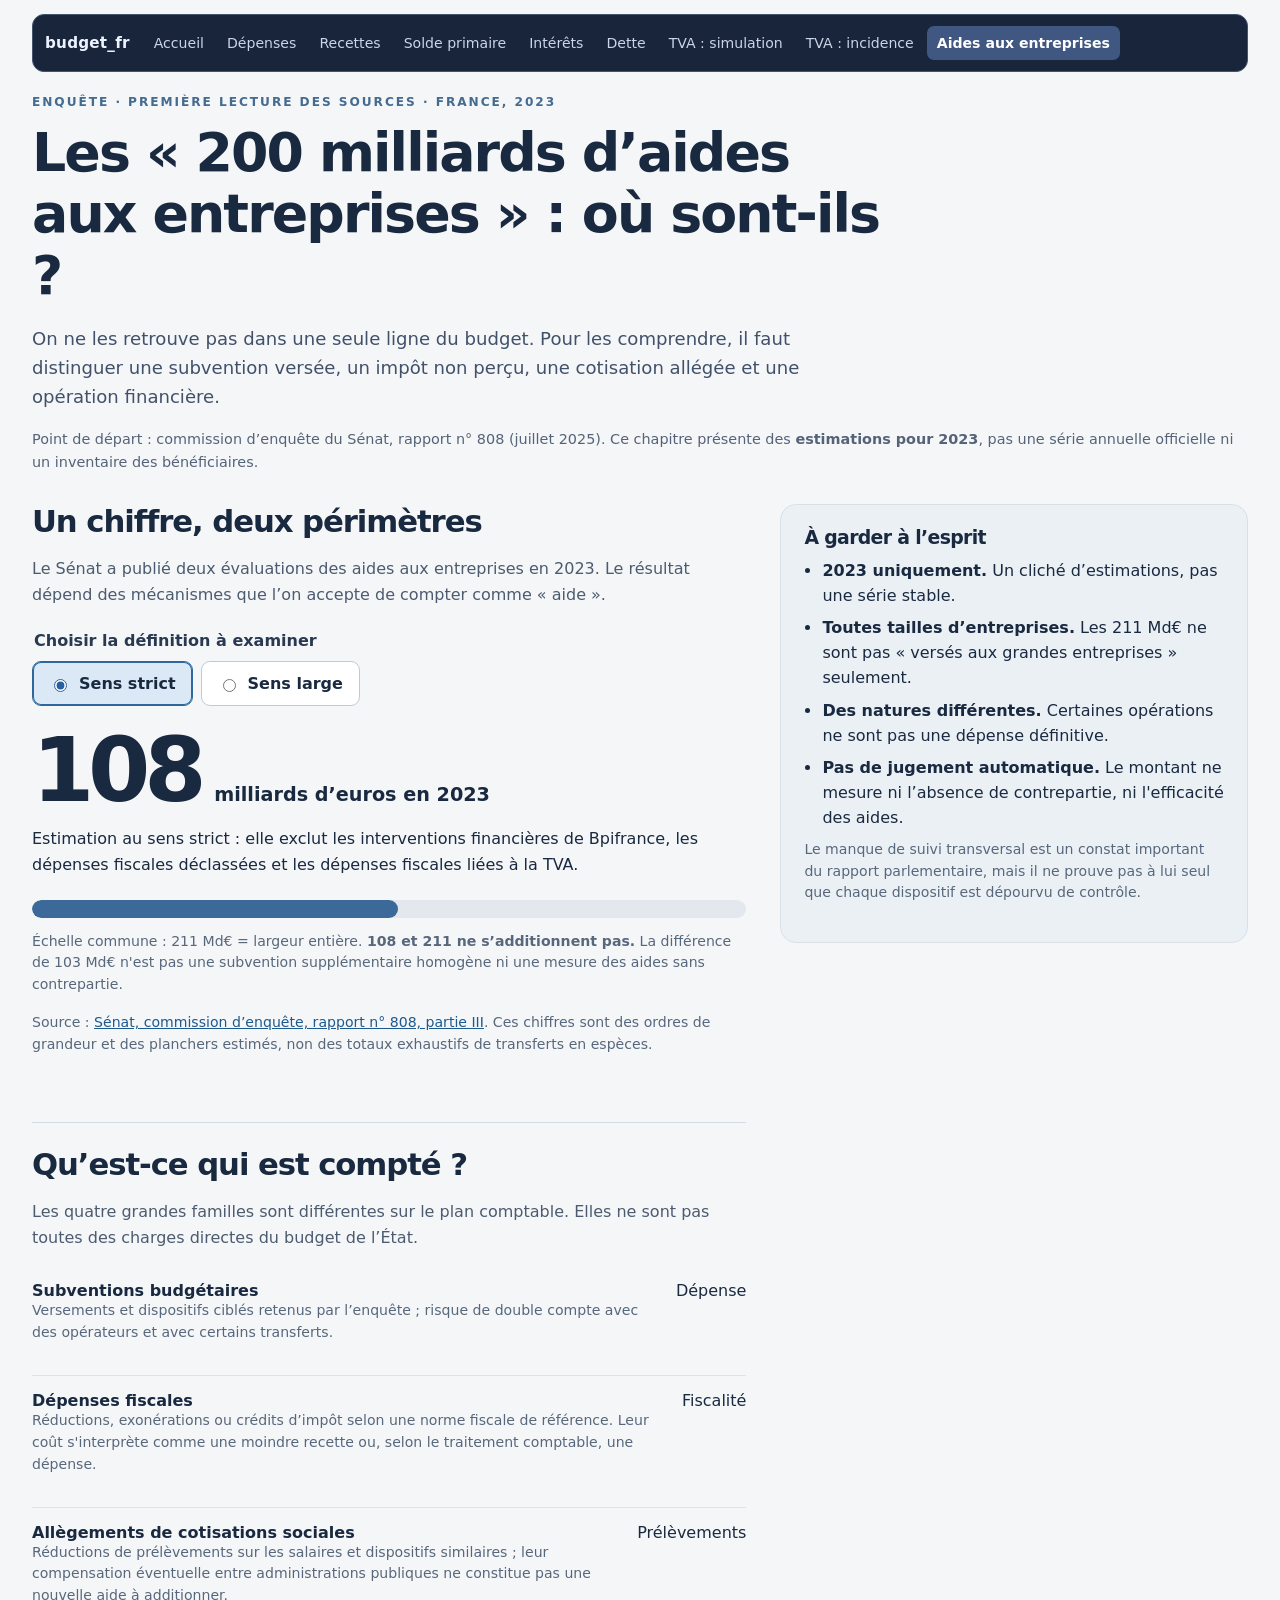
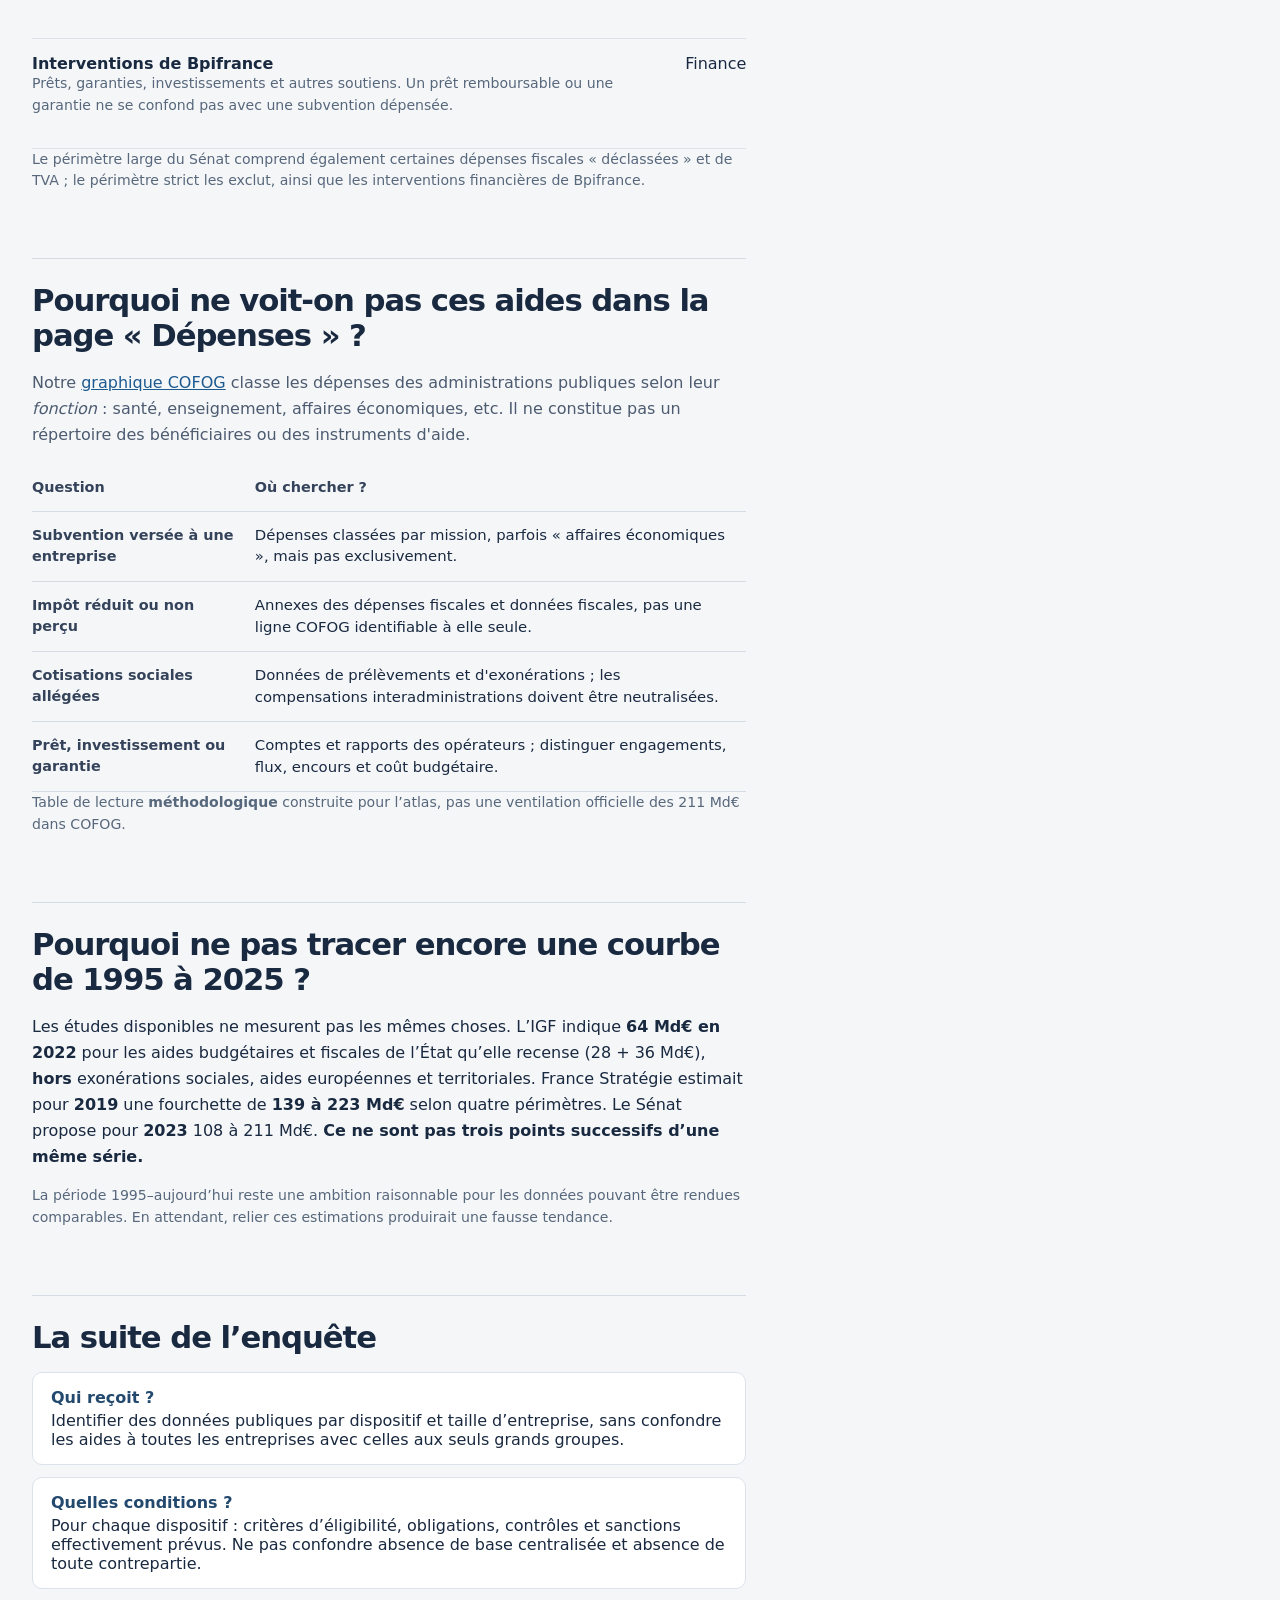
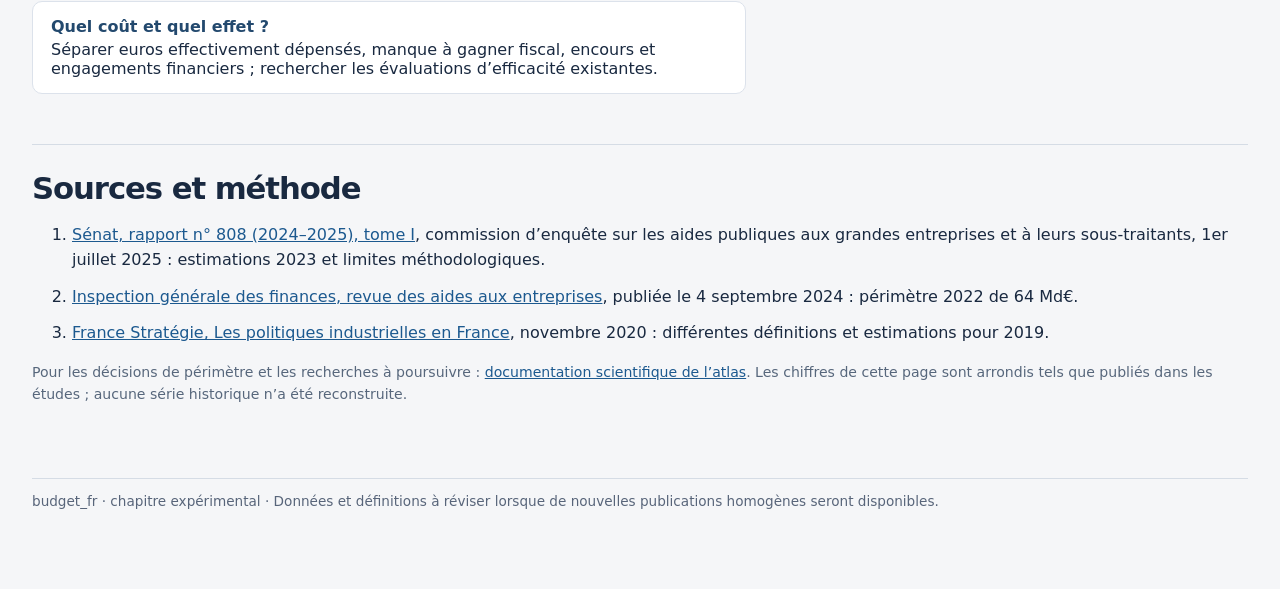
==== aides-entreprises.html @ a1a794c4 "feat: document public business aid scopes and investigation" ====
<!doctype html>
<html lang="fr">
<head>
<meta charset="utf-8">
<meta name="viewport" content="width=device-width, initial-scale=1">
<title>Aides publiques aux entreprises : que mesurent les milliards ? · budget_fr</title>
<style>
:root{font-family:system-ui,-apple-system,"Segoe UI",sans-serif;color:#192940;background:#f5f6f8;--ink:#192940;--subtle:#556378;--line:#d5dce5;--accent:#285fa1}
*{box-sizing:border-box}html{scroll-behavior:smooth}
body{max-width:1260px;margin:auto;padding:14px 22px 80px}
h1,h2,h3{letter-spacing:-.035em;line-height:1.14}
h1{font-size:clamp(2.1rem,4.2vw,3.6rem);max-width:850px;margin:13px 0 18px}
h2{font-size:clamp(1.4rem,2.4vw,2.1rem);margin:0 0 17px}
h3{font-size:1.05rem;margin:0 0 7px}
p{line-height:1.62;margin:0 0 16px}a{color:#1c598f}
a:hover{text-decoration-thickness:2px}a:focus-visible,button:focus-visible,input:focus-visible,summary:focus-visible{outline:3px solid #ad6405;outline-offset:3px}
.eyebrow{text-transform:uppercase;letter-spacing:.16em;color:#446b90;font-size:.76rem;font-weight:750;margin:23px 0 8px}
.lede{max-width:850px;font-size:1.13rem;color:#42516a}
.context{color:var(--subtle);font-size:.9rem}
.content{display:grid;grid-template-columns:minmax(0,1.1fr) minmax(280px,.72fr);gap:34px;align-items:start;margin-top:30px}
.primary{min-width:0}
.aside{position:sticky;top:84px;min-width:0;background:#ebf0f5;border-radius:16px;padding:22px 23px;border:1px solid #d8e0e8}
.aside h2{font-size:1.18rem;margin-bottom:10px}
.aside ul{margin:10px 0 0;padding-left:18px}.aside li{margin:8px 0;line-height:1.55}
.sheet{padding:24px 0 26px;border-top:1px solid var(--line);margin-top:24px}
.sheet:first-child{border:0;padding-top:0;margin-top:0}
.explain{color:#4c5b70;max-width:810px}
.choice{border:0;padding:0;margin:23px 0 20px}
.choice legend{font-weight:700;color:#293951;margin-bottom:11px}
.toggle{display:flex;gap:8px;flex-wrap:wrap}
.toggle label{display:inline-flex;align-items:center;gap:9px;padding:12px 16px;background:#fff;border:1px solid #bfcadb;border-radius:9px;cursor:pointer;font-weight:650}
.toggle label:has(input:checked){background:#dbe9f6;border-color:#2d679b;box-shadow:inset 0 0 0 1px #2d679b}
.toggle input{accent-color:#285fa1}
.figure{display:flex;align-items:baseline;gap:14px;flex-wrap:wrap;margin:10px 0}
.big{font-size:clamp(3.5rem,7vw,5.8rem);font-weight:760;letter-spacing:-.07em;line-height:1;font-variant-numeric:tabular-nums}
.fig-unit{font-size:1.2rem;font-weight:650}
.bar-shell{height:18px;width:100%;background:#e3e8ef;border-radius:100px;overflow:hidden;margin:22px 0 13px}
.bar{height:100%;border-radius:100px;background:#3a699a;width:51.1848%;transition:width .18s ease}
.note{color:#57677c;font-size:.88rem;line-height:1.55}
.factline{display:grid;grid-template-columns:minmax(0,1fr) auto;gap:12px;padding:15px 0;border-bottom:1px solid #dce2e8;align-items:start}
.factline strong{font-weight:720}
.num{font-variant-numeric:tabular-nums;white-space:nowrap}
table{border-collapse:collapse;width:100%}th,td{text-align:left;vertical-align:top;padding:13px 9px;border-bottom:1px solid #d5dce5;line-height:1.45}th{font-size:.9rem;color:#34435a}td{font-size:.93rem}th:first-child,td:first-child{padding-left:0}
.questions{counter-reset:question;display:grid;gap:12px}
.questions>div{background:#fff;border:1px solid #dce2eb;border-radius:10px;padding:15px 18px}
.questions>div strong{display:block;margin-bottom:4px;color:#23496e}
.sources{padding:26px 0;border-top:1px solid var(--line);margin-top:24px}
.sources li{margin:12px 0;line-height:1.55}
footer{margin-top:30px;padding-top:14px;border-top:1px solid var(--line);font-size:.85rem;color:#58657a}
@media(max-width:800px){body{padding:12px 15px 40px}.content{grid-template-columns:1fr;gap:22px}.aside{position:static}.sheet{margin-top:16px;padding-top:20px}}
@media(prefers-reduced-motion:reduce){.bar{transition:none}html{scroll-behavior:auto}}
</style>
<link rel="stylesheet" href="/atlas-nav.css">
</head>
<body>
<nav class="atlas-nav" aria-label="Sections de l’atlas"><a class="atlas-nav__brand" href="/">budget_fr</a><div class="atlas-nav__links"><a href="/">Accueil</a><a href="/fonctions.html">Dépenses</a><a href="/recettes.html">Recettes</a><a href="/solde-primaire.html">Solde primaire</a><a href="/interets.html">Intérêts</a><a href="/dette.html">Dette</a><a href="/tva-justice.html">TVA : simulation</a><a href="/tva-incidence.html">TVA : incidence</a><a href="/aides-entreprises.html" aria-current="page">Aides aux entreprises</a></div></nav>
<main>
<div class="eyebrow">Enquête · Première lecture des sources · France, 2023</div>
<h1>Les « 200 milliards d’aides aux entreprises » : où sont-ils ?</h1>
<p class="lede">On ne les retrouve pas dans une seule ligne du budget. Pour les comprendre, il faut distinguer une subvention versée, un impôt non perçu, une cotisation allégée et une opération financière.</p>
<p class="context">Point de départ : commission d’enquête du Sénat, rapport n° 808 (juillet 2025). Ce chapitre présente des <strong>estimations pour 2023</strong>, pas une série annuelle officielle ni un inventaire des bénéficiaires.</p>
<div class="content">
<div class="primary">
<section class="sheet" aria-labelledby="two-scopes">
<h2 id="two-scopes">Un chiffre, deux périmètres</h2>
<p class="explain">Le Sénat a publié deux évaluations des aides aux entreprises en 2023. Le résultat dépend des mécanismes que l’on accepte de compter comme « aide ».</p>
<fieldset class="choice"><legend>Choisir la définition à examiner</legend>
<div class="toggle"><label><input type="radio" name="scope" value="strict" checked> Sens strict</label>
<label><input type="radio" name="scope" value="large"> Sens large</label></div></fieldset>
<div aria-live="polite" aria-atomic="true">
<div class="figure"><span class="big" id="scope-number">108</span><span class="fig-unit">milliards d’euros en 2023</span></div>
<p id="scope-description">Estimation au sens strict : elle exclut les interventions financières de Bpifrance, les dépenses fiscales déclassées et les dépenses fiscales liées à la TVA.</p>
</div>
<div class="bar-shell" role="img" aria-label="108 milliards sur une échelle de 211 milliards" id="scope-bar-label"><div class="bar" id="scope-bar"></div></div>
<p class="note">Échelle commune : 211 Md€ = largeur entière. <strong>108 et 211 ne s’additionnent pas.</strong> La différence de 103 Md€ n'est pas une subvention supplémentaire homogène ni une mesure des aides sans contrepartie.</p>
<p class="note">Source : <a href="https://www.senat.fr/rap/r24-808-1/r24-808-1_mono.html">Sénat, commission d’enquête, rapport n° 808, partie III</a>. Ces chiffres sont des ordres de grandeur et des planchers estimés, non des totaux exhaustifs de transferts en espèces.</p>
</section>
<section class="sheet" aria-labelledby="mechanisms">
<h2 id="mechanisms">Qu’est-ce qui est compté ?</h2>
<p class="explain">Les quatre grandes familles sont différentes sur le plan comptable. Elles ne sont pas toutes des charges directes du budget de l’État.</p>
<div class="factline"><div><strong>Subventions budgétaires</strong><p class="note">Versements et dispositifs ciblés retenus par l’enquête ; risque de double compte avec des opérateurs et avec certains transferts.</p></div><span class="num">Dépense</span></div>
<div class="factline"><div><strong>Dépenses fiscales</strong><p class="note">Réductions, exonérations ou crédits d’impôt selon une norme fiscale de référence. Leur coût s'interprète comme une moindre recette ou, selon le traitement comptable, une dépense.</p></div><span class="num">Fiscalité</span></div>
<div class="factline"><div><strong>Allègements de cotisations sociales</strong><p class="note">Réductions de prélèvements sur les salaires et dispositifs similaires ; leur compensation éventuelle entre administrations publiques ne constitue pas une nouvelle aide à additionner.</p></div><span class="num">Prélèvements</span></div>
<div class="factline"><div><strong>Interventions de Bpifrance</strong><p class="note">Prêts, garanties, investissements et autres soutiens. Un prêt remboursable ou une garantie ne se confond pas avec une subvention dépensée.</p></div><span class="num">Finance</span></div>
<p class="note">Le périmètre large du Sénat comprend également certaines dépenses fiscales « déclassées » et de TVA ; le périmètre strict les exclut, ainsi que les interventions financières de Bpifrance.</p>
</section>
<section class="sheet" aria-labelledby="cofog">
<h2 id="cofog">Pourquoi ne voit-on pas ces aides dans la page « Dépenses » ?</h2>
<p class="explain">Notre <a href="/fonctions.html">graphique COFOG</a> classe les dépenses des administrations publiques selon leur <em>fonction</em> : santé, enseignement, affaires économiques, etc. Il ne constitue pas un répertoire des bénéficiaires ou des instruments d'aide.</p>
<table><thead><tr><th scope="col">Question</th><th scope="col">Où chercher ?</th></tr></thead><tbody>
<tr><th scope="row">Subvention versée à une entreprise</th><td>Dépenses classées par mission, parfois « affaires économiques », mais pas exclusivement.</td></tr>
<tr><th scope="row">Impôt réduit ou non perçu</th><td>Annexes des dépenses fiscales et données fiscales, pas une ligne COFOG identifiable à elle seule.</td></tr>
<tr><th scope="row">Cotisations sociales allégées</th><td>Données de prélèvements et d'exonérations ; les compensations interadministrations doivent être neutralisées.</td></tr>
<tr><th scope="row">Prêt, investissement ou garantie</th><td>Comptes et rapports des opérateurs ; distinguer engagements, flux, encours et coût budgétaire.</td></tr>
</tbody></table>
<p class="note">Table de lecture <strong>méthodologique</strong> construite pour l’atlas, pas une ventilation officielle des 211 Md€ dans COFOG.</p>
</section>
<section class="sheet" aria-labelledby="compare">
<h2 id="compare">Pourquoi ne pas tracer encore une courbe de 1995 à 2025 ?</h2>
<p>Les études disponibles ne mesurent pas les mêmes choses. L’IGF indique <strong>64 Md€ en 2022</strong> pour les aides budgétaires et fiscales de l’État qu’elle recense (28 + 36 Md€), <strong>hors</strong> exonérations sociales, aides européennes et territoriales. France Stratégie estimait pour <strong>2019</strong> une fourchette de <strong>139 à 223 Md€</strong> selon quatre périmètres. Le Sénat propose pour <strong>2023</strong> 108 à 211 Md€. <strong>Ce ne sont pas trois points successifs d’une même série.</strong></p>
<p class="note">La période 1995–aujourd’hui reste une ambition raisonnable pour les données pouvant être rendues comparables. En attendant, relier ces estimations produirait une fausse tendance.</p>
</section>
<section class="sheet" aria-labelledby="whatnext">
<h2 id="whatnext">La suite de l’enquête</h2>
<div class="questions">
<div><strong>Qui reçoit ?</strong> Identifier des données publiques par dispositif et taille d’entreprise, sans confondre les aides à toutes les entreprises avec celles aux seuls grands groupes.</div>
<div><strong>Quelles conditions ?</strong> Pour chaque dispositif : critères d’éligibilité, obligations, contrôles et sanctions effectivement prévus. Ne pas confondre absence de base centralisée et absence de toute contrepartie.</div>
<div><strong>Quel coût et quel effet ?</strong> Séparer euros effectivement dépensés, manque à gagner fiscal, encours et engagements financiers ; rechercher les évaluations d’efficacité existantes.</div>
</div>
</section>
</div>
<aside class="aside" aria-label="Ce que les chiffres ne disent pas">
<h2>À garder à l’esprit</h2>
<ul>
<li><strong>2023 uniquement.</strong> Un cliché d’estimations, pas une série stable.</li>
<li><strong>Toutes tailles d’entreprises.</strong> Les 211 Md€ ne sont pas « versés aux grandes entreprises » seulement.</li>
<li><strong>Des natures différentes.</strong> Certaines opérations ne sont pas une dépense définitive.</li>
<li><strong>Pas de jugement automatique.</strong> Le montant ne mesure ni l’absence de contrepartie, ni l'efficacité des aides.</li>
</ul>
<p class="note">Le manque de suivi transversal est un constat important du rapport parlementaire, mais il ne prouve pas à lui seul que chaque dispositif est dépourvu de contrôle.</p>
</aside>
</div>
<section class="sources" aria-labelledby="sources-title">
<h2 id="sources-title">Sources et méthode</h2>
<ol>
<li><a href="https://www.senat.fr/rap/r24-808-1/r24-808-1_mono.html">Sénat, rapport n° 808 (2024–2025), tome I</a>, commission d’enquête sur les aides publiques aux grandes entreprises et à leurs sous-traitants, 1er juillet 2025 : estimations 2023 et limites méthodologiques.</li>
<li><a href="https://www.igf.gouv.fr/rapports-de-mission/revue-de-depenses-les-aides-aux-entreprises">Inspection générale des finances, revue des aides aux entreprises</a>, publiée le 4 septembre 2024 : périmètre 2022 de 64 Md€.</li>
<li><a href="https://www.strategie-plan.gouv.fr/publications/politiques-industrielles-france-evolutions-comparaisons-internationales">France Stratégie, Les politiques industrielles en France</a>, novembre 2020 : différentes définitions et estimations pour 2019.</li>
</ol>
<p class="note">Pour les décisions de périmètre et les recherches à poursuivre : <a href="/AIDES_ENTREPRISES_SOURCES.md">documentation scientifique de l’atlas</a>. Les chiffres de cette page sont arrondis tels que publiés dans les études ; aucune série historique n’a été reconstruite.</p>
</section>
<footer>budget_fr · chapitre expérimental · Données et définitions à réviser lorsque de nouvelles publications homogènes seront disponibles.</footer>
</main>
<script>
'use strict';
const scopes={
  strict:{
    number:108,
    description:'Estimation au sens strict : elle exclut les interventions financières de Bpifrance, les dépenses fiscales déclassées et les dépenses fiscales liées à la TVA.'
  },
  large:{
    number:211,
    description:'Estimation au sens large : elle comprend notamment des subventions, des allègements de cotisations, des dépenses fiscales, des dispositifs fiscaux déclassés et des interventions de Bpifrance, y compris certains prêts et garanties.'
  }
};
const formatter=new Intl.NumberFormat('fr-FR',{maximumFractionDigits:0});
function renderScope(value){
  if(!Object.hasOwn(scopes,value))return;
  const scope=scopes[value];
  document.getElementById('scope-number').textContent=formatter.format(scope.number);
  document.getElementById('scope-description').textContent=scope.description;
  document.getElementById('scope-bar').style.width=(100*scope.number/211)+'%';
  document.getElementById('scope-bar-label').setAttribute('aria-label',scope.number+' milliards sur une échelle de 211 milliards');
}
document.querySelectorAll('input[name="scope"]').forEach(input=>input.addEventListener('change',()=>{if(input.checked)renderScope(input.value)}));
</script>
</body>
</html>
---- atlas-nav.css ----
/* Navigation de l'atlas : seul fichier partagé, aucune dépendance JS */
.atlas-nav{display:flex;align-items:center;gap:14px;margin:0 0 14px;padding:9px 12px;background:#18253a;border:1px solid #43536e;border-radius:12px;position:sticky;top:7px;z-index:20;min-width:0;font-size:.88rem}
.atlas-nav__brand{white-space:nowrap;color:#edf2ff!important;text-decoration:none;font-size:.95rem;font-weight:800;letter-spacing:.015em}
.atlas-nav__links{display:flex;gap:3px;align-items:center;overflow-x:auto;min-width:0;max-width:100%;scrollbar-width:thin;white-space:nowrap;padding:2px 0}
.atlas-nav__links a{color:#cad5e8;text-decoration:none;border-radius:7px;display:inline-flex;align-items:center;min-height:34px;padding:6px 10px;white-space:nowrap}
.atlas-nav__links a:hover,.atlas-nav__links a:focus-visible{background:#34445f;color:#fff;outline-offset:-2px}
.atlas-nav__links a[aria-current=page]{background:#405782;color:#fff;font-weight:700}
.atlas-nav__brand:focus-visible{outline:2px solid #ffdda7;outline-offset:2px}
.explore-atlas{margin:20px 0 26px}
.explore-atlas h2{margin:0 0 13px;font-size:1.3rem}
.atlas-card-grid{display:grid;grid-template-columns:repeat(3,minmax(0,1fr));gap:10px}
.atlas-card{display:block;border:1px solid #405371;border-radius:12px;background:#1b2a40;padding:12px 14px;text-decoration:none;color:#e7eeff!important;min-height:70px}
.atlas-card:hover,.atlas-card:focus-visible{border-color:#a7bafa;background:#273956;outline:2px solid #adc0ef;outline-offset:2px}
.atlas-card strong{display:block;font-size:.94rem}.atlas-card small{display:block;margin-top:3px;color:#c4d0e5;font-size:.79rem;line-height:1.35}
@media(max-width:850px){.atlas-nav{gap:8px;padding:7px 8px}.atlas-nav__brand{font-size:.85rem}.atlas-nav__links a{padding:6px 8px}.atlas-card-grid{grid-template-columns:repeat(2,minmax(0,1fr))}}
@media(max-width:520px){.atlas-nav{margin-bottom:10px;top:0}.atlas-card-grid{grid-template-columns:1fr}}
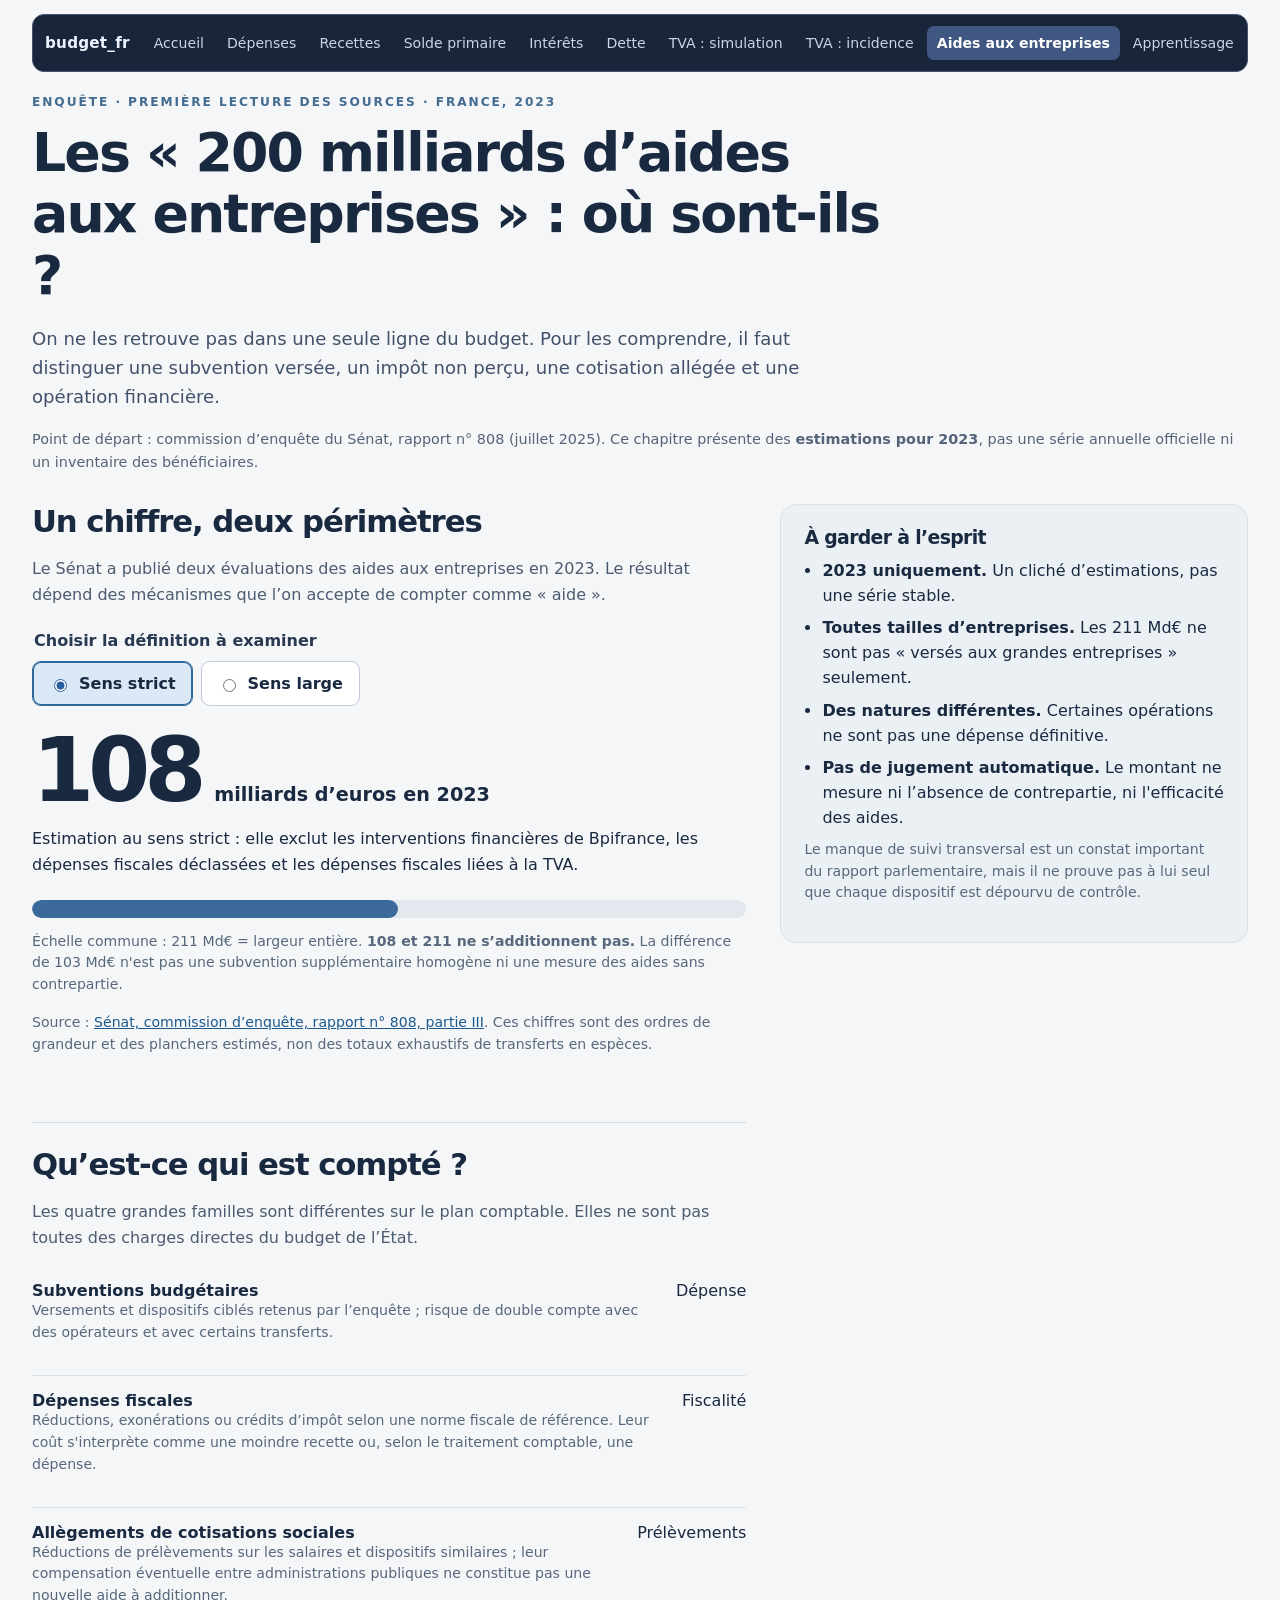
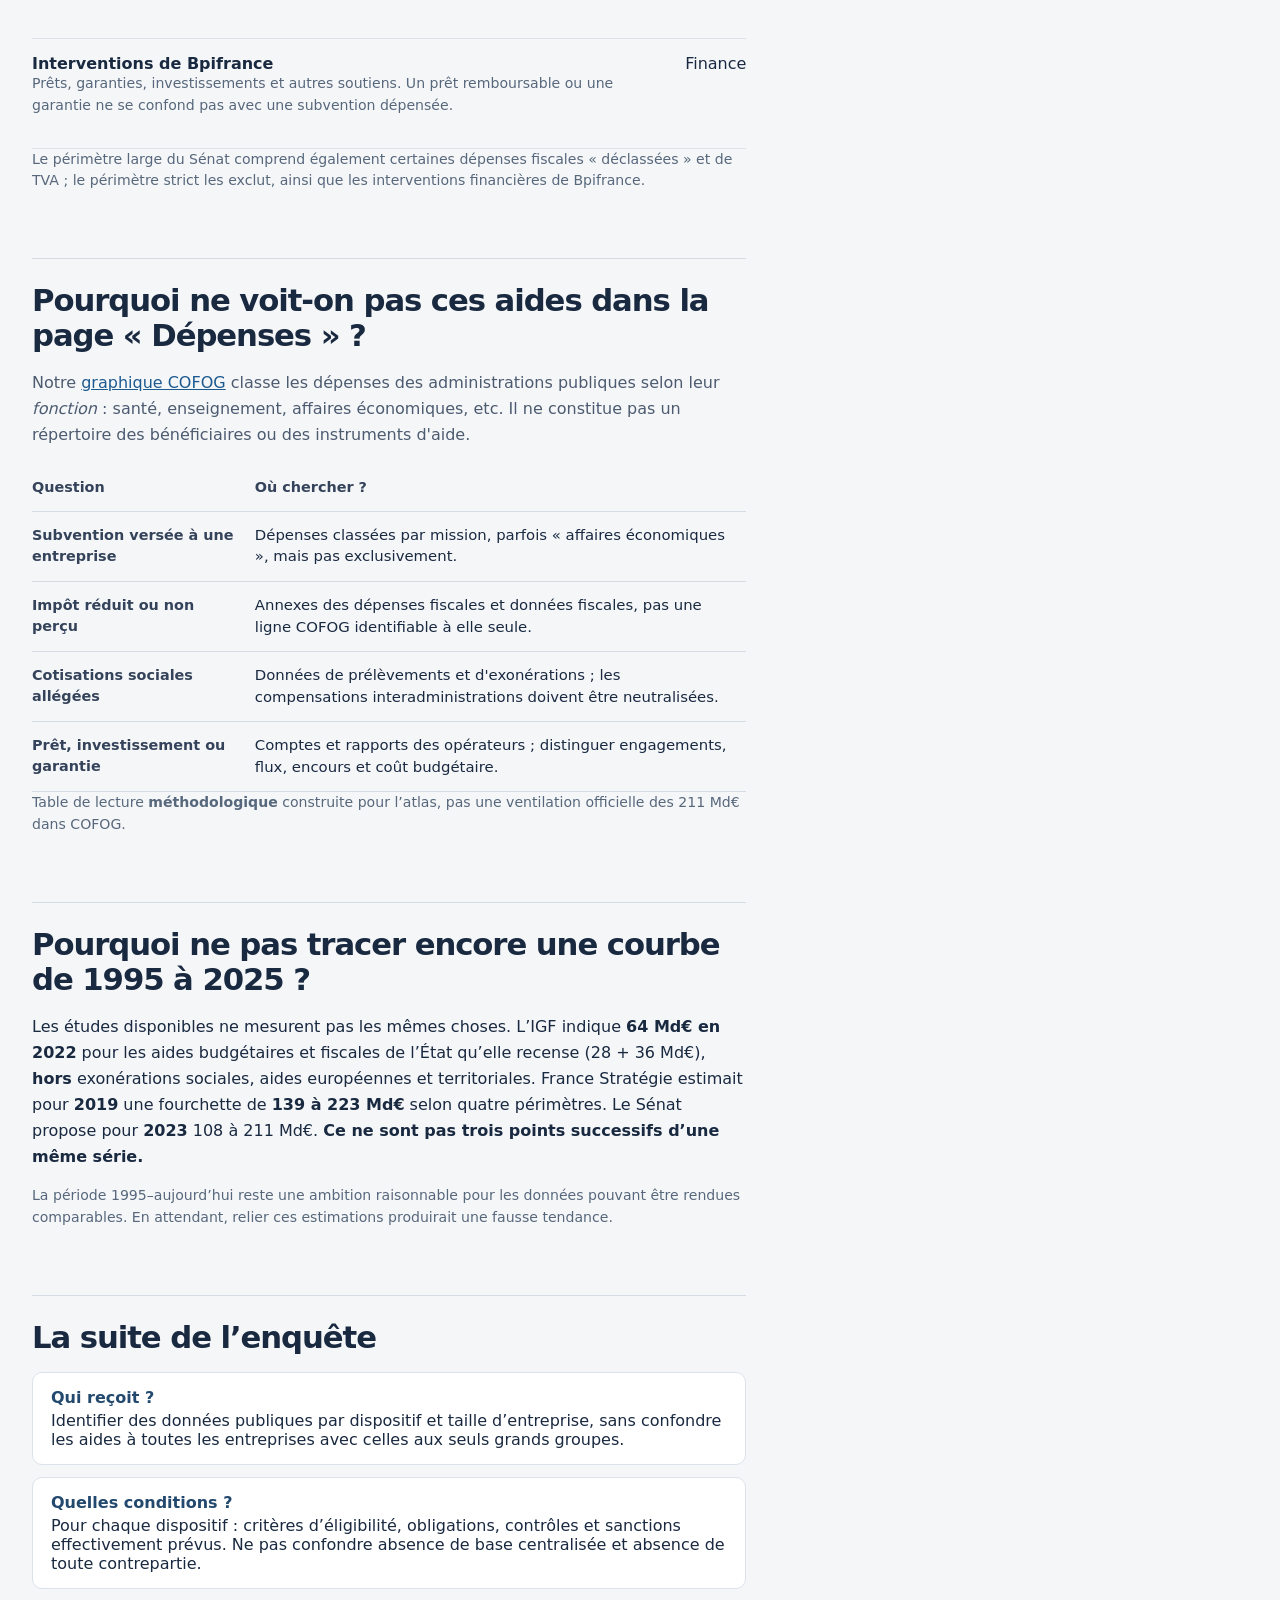
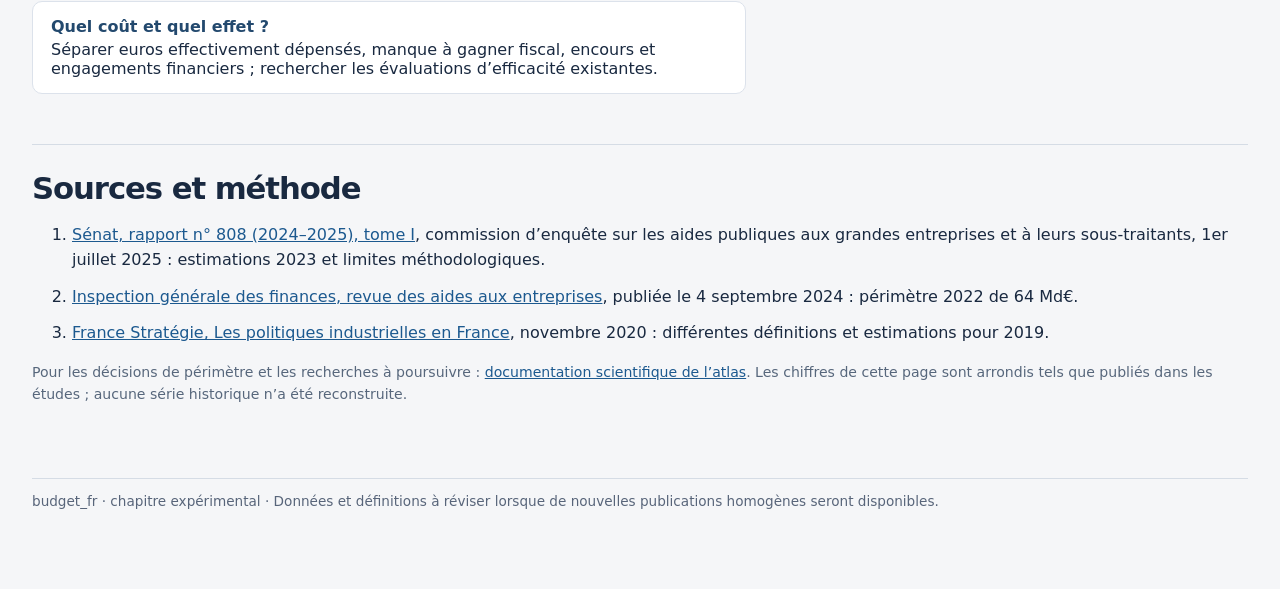
==== commit 2d889075: "feat: APPRENTISSAGE standalone history counts and financing" ====
--- a/aides-entreprises.html
+++ b/aides-entreprises.html
@@ -53,7 +53,7 @@
 <link rel="stylesheet" href="/atlas-nav.css">
 </head>
 <body>
-<nav class="atlas-nav" aria-label="Sections de l’atlas"><a class="atlas-nav__brand" href="/">budget_fr</a><div class="atlas-nav__links"><a href="/">Accueil</a><a href="/fonctions.html">Dépenses</a><a href="/recettes.html">Recettes</a><a href="/solde-primaire.html">Solde primaire</a><a href="/interets.html">Intérêts</a><a href="/dette.html">Dette</a><a href="/tva-justice.html">TVA : simulation</a><a href="/tva-incidence.html">TVA : incidence</a><a href="/aides-entreprises.html" aria-current="page">Aides aux entreprises</a></div></nav>
+<nav class="atlas-nav" aria-label="Sections de l’atlas"><a class="atlas-nav__brand" href="/">budget_fr</a><div class="atlas-nav__links"><a href="/">Accueil</a><a href="/fonctions.html">Dépenses</a><a href="/recettes.html">Recettes</a><a href="/solde-primaire.html">Solde primaire</a><a href="/interets.html">Intérêts</a><a href="/dette.html">Dette</a><a href="/tva-justice.html">TVA : simulation</a><a href="/tva-incidence.html">TVA : incidence</a><a href="/aides-entreprises.html" aria-current="page">Aides aux entreprises</a><a href="/apprentissage.html">Apprentissage</a></div></nav>
 <main>
 <div class="eyebrow">Enquête · Première lecture des sources · France, 2023</div>
 <h1>Les « 200 milliards d’aides aux entreprises » : où sont-ils ?</h1>
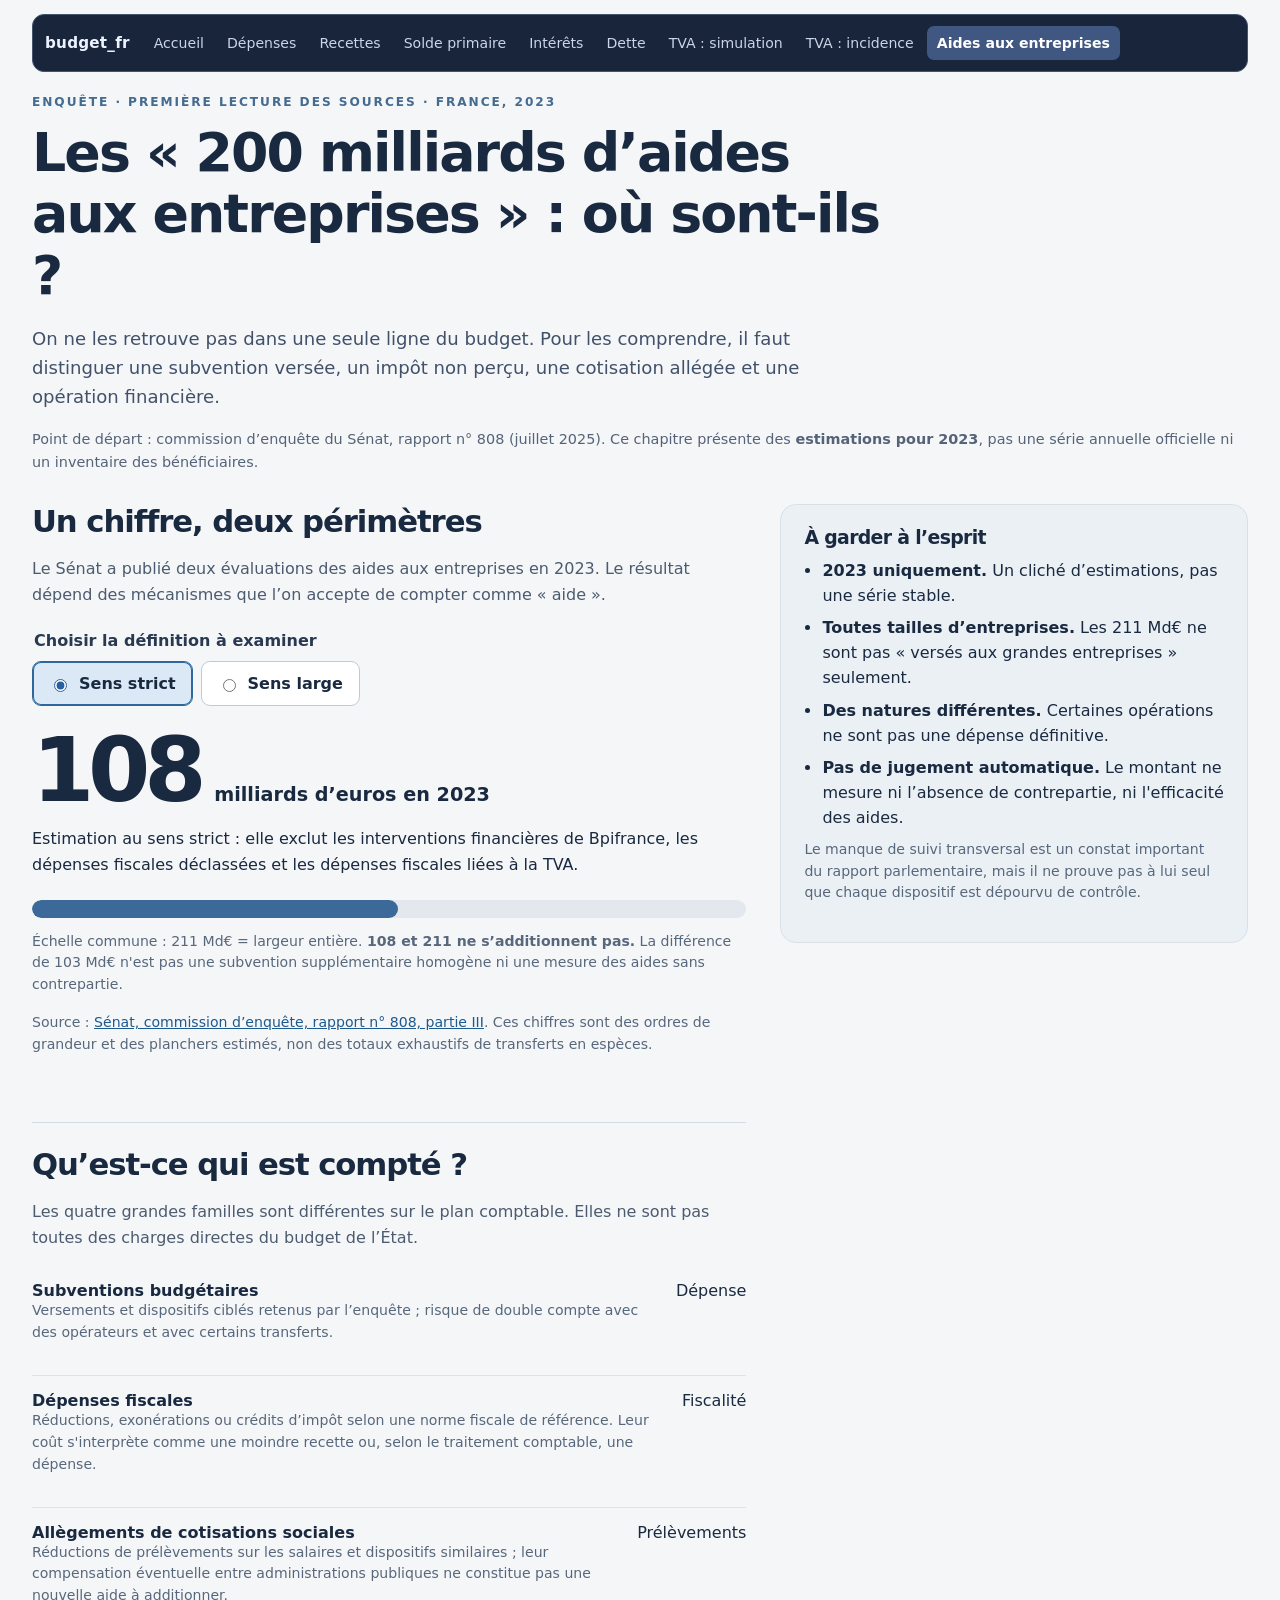
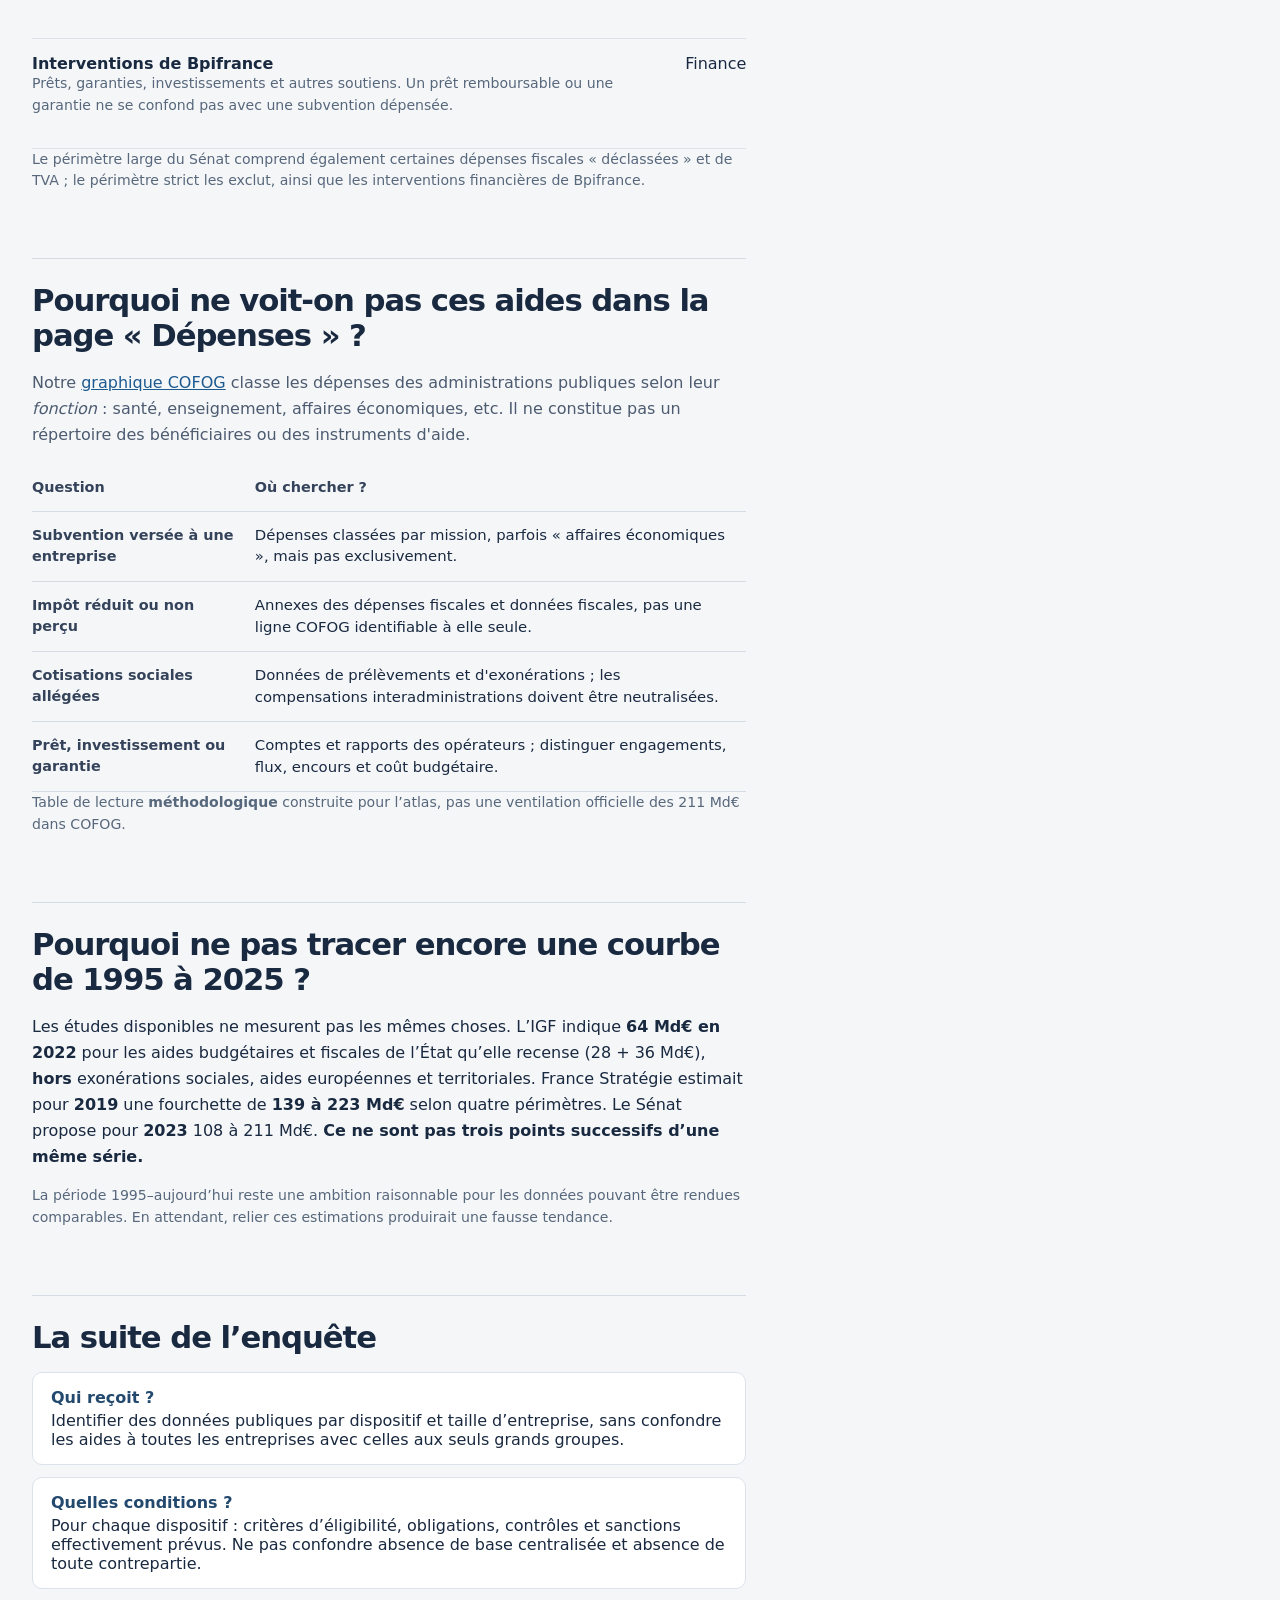
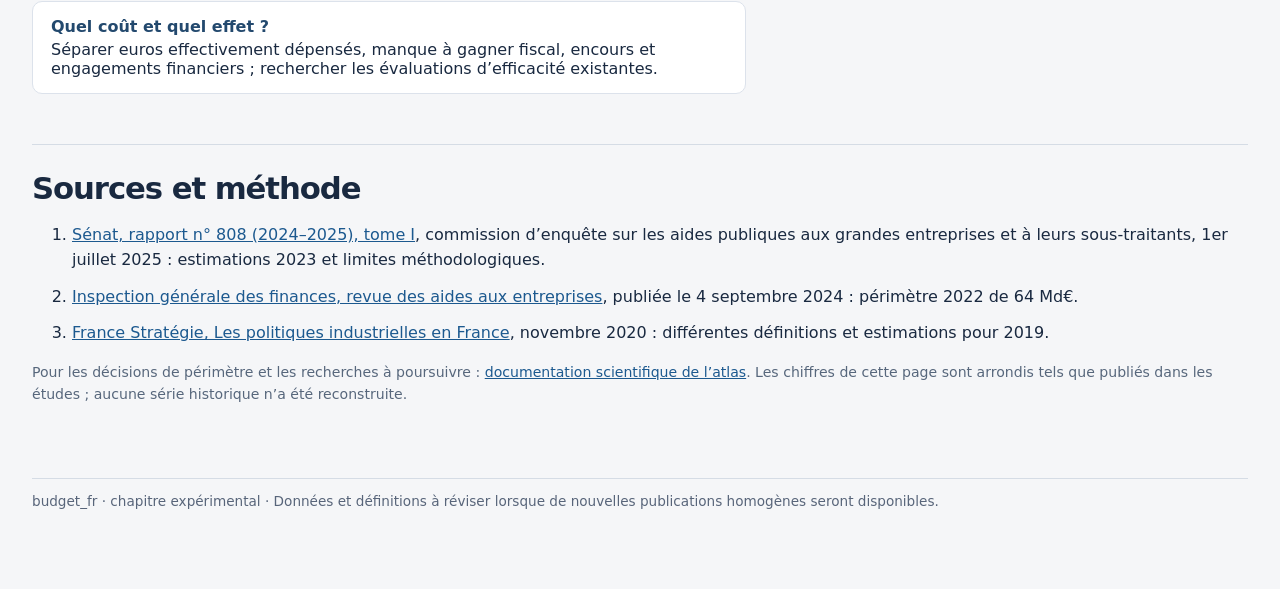
==== commit 9a34a6e5: "Merge pull request #30 from Kiwinokoto/dev/aides-entreprises-perimetres-20261017 feat: comprendre le" ====
--- a/aides-entreprises.html
+++ b/aides-entreprises.html
@@ -53,7 +53,7 @@
 <link rel="stylesheet" href="/atlas-nav.css">
 </head>
 <body>
-<nav class="atlas-nav" aria-label="Sections de l’atlas"><a class="atlas-nav__brand" href="/">budget_fr</a><div class="atlas-nav__links"><a href="/">Accueil</a><a href="/fonctions.html">Dépenses</a><a href="/recettes.html">Recettes</a><a href="/solde-primaire.html">Solde primaire</a><a href="/interets.html">Intérêts</a><a href="/dette.html">Dette</a><a href="/tva-justice.html">TVA : simulation</a><a href="/tva-incidence.html">TVA : incidence</a><a href="/aides-entreprises.html" aria-current="page">Aides aux entreprises</a><a href="/apprentissage.html">Apprentissage</a></div></nav>
+<nav class="atlas-nav" aria-label="Sections de l’atlas"><a class="atlas-nav__brand" href="/">budget_fr</a><div class="atlas-nav__links"><a href="/">Accueil</a><a href="/fonctions.html">Dépenses</a><a href="/recettes.html">Recettes</a><a href="/solde-primaire.html">Solde primaire</a><a href="/interets.html">Intérêts</a><a href="/dette.html">Dette</a><a href="/tva-justice.html">TVA : simulation</a><a href="/tva-incidence.html">TVA : incidence</a><a href="/aides-entreprises.html" aria-current="page">Aides aux entreprises</a></div></nav>
 <main>
 <div class="eyebrow">Enquête · Première lecture des sources · France, 2023</div>
 <h1>Les « 200 milliards d’aides aux entreprises » : où sont-ils ?</h1>
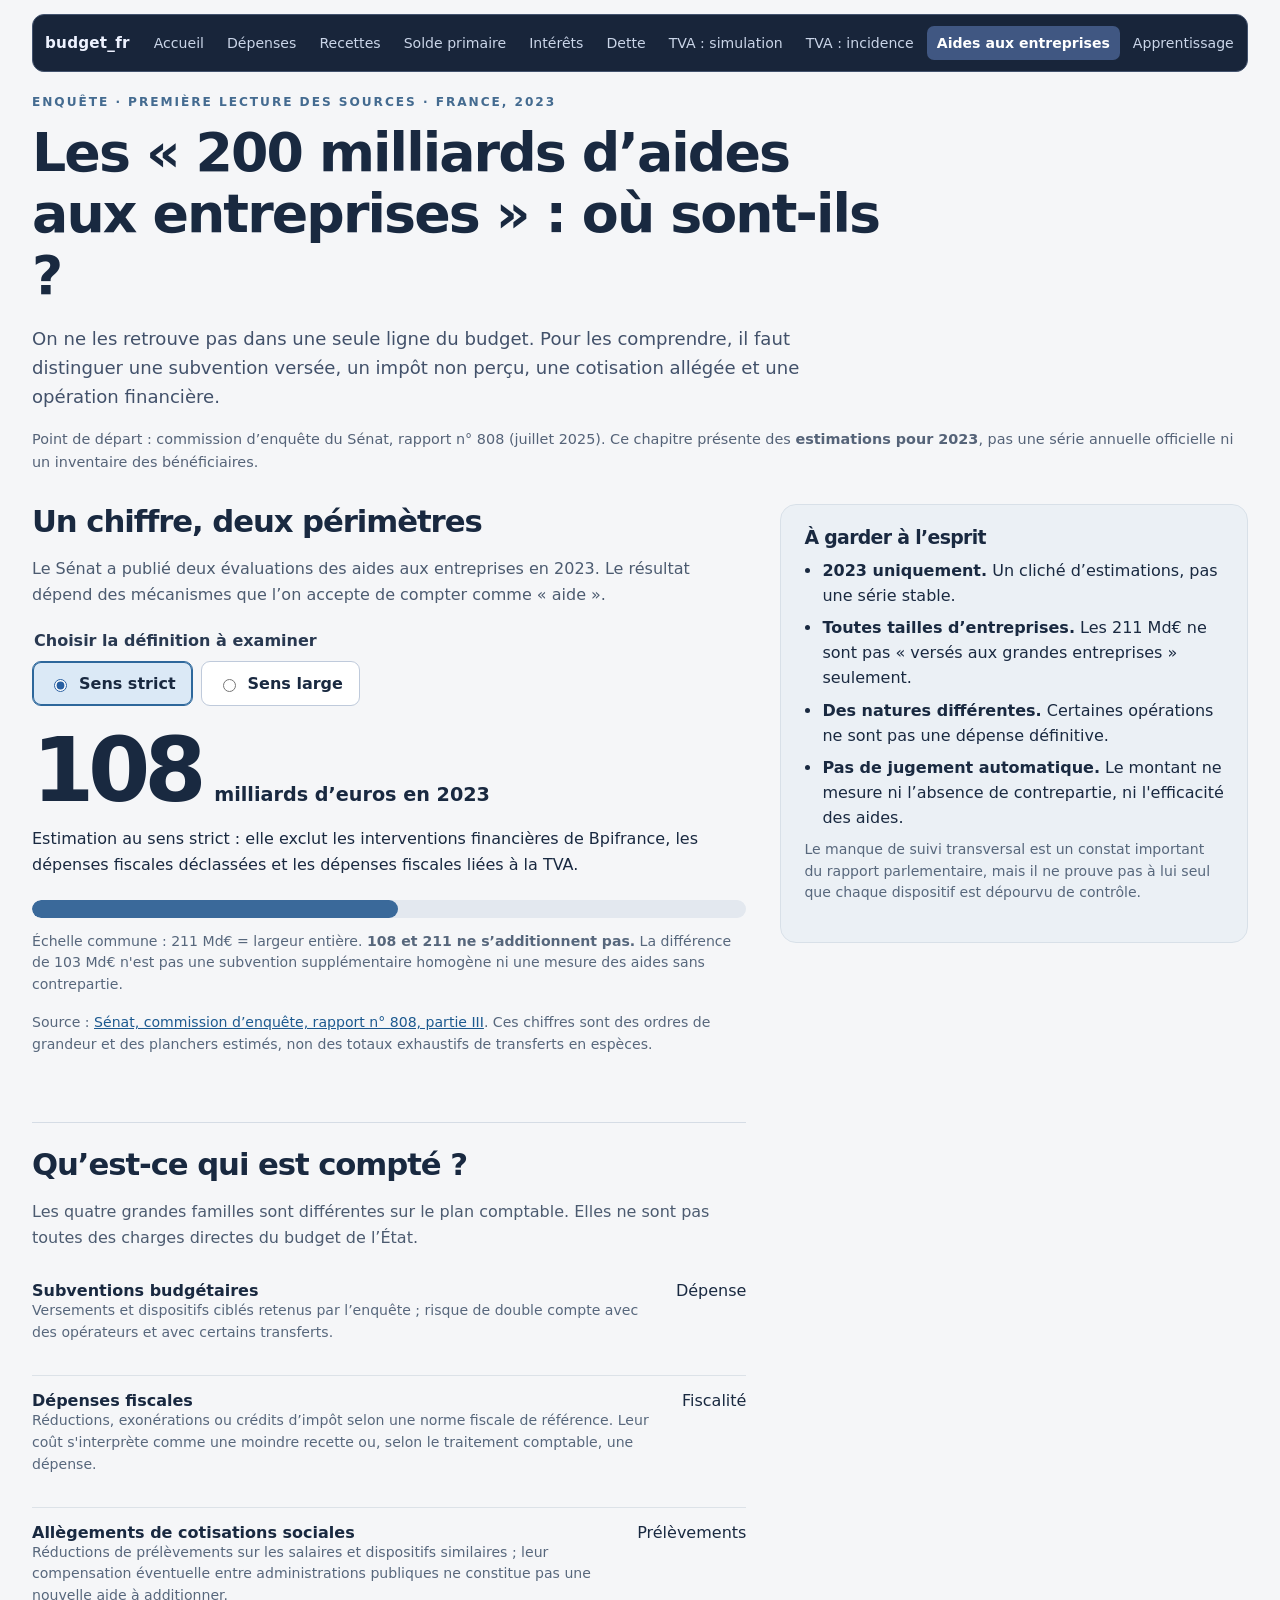
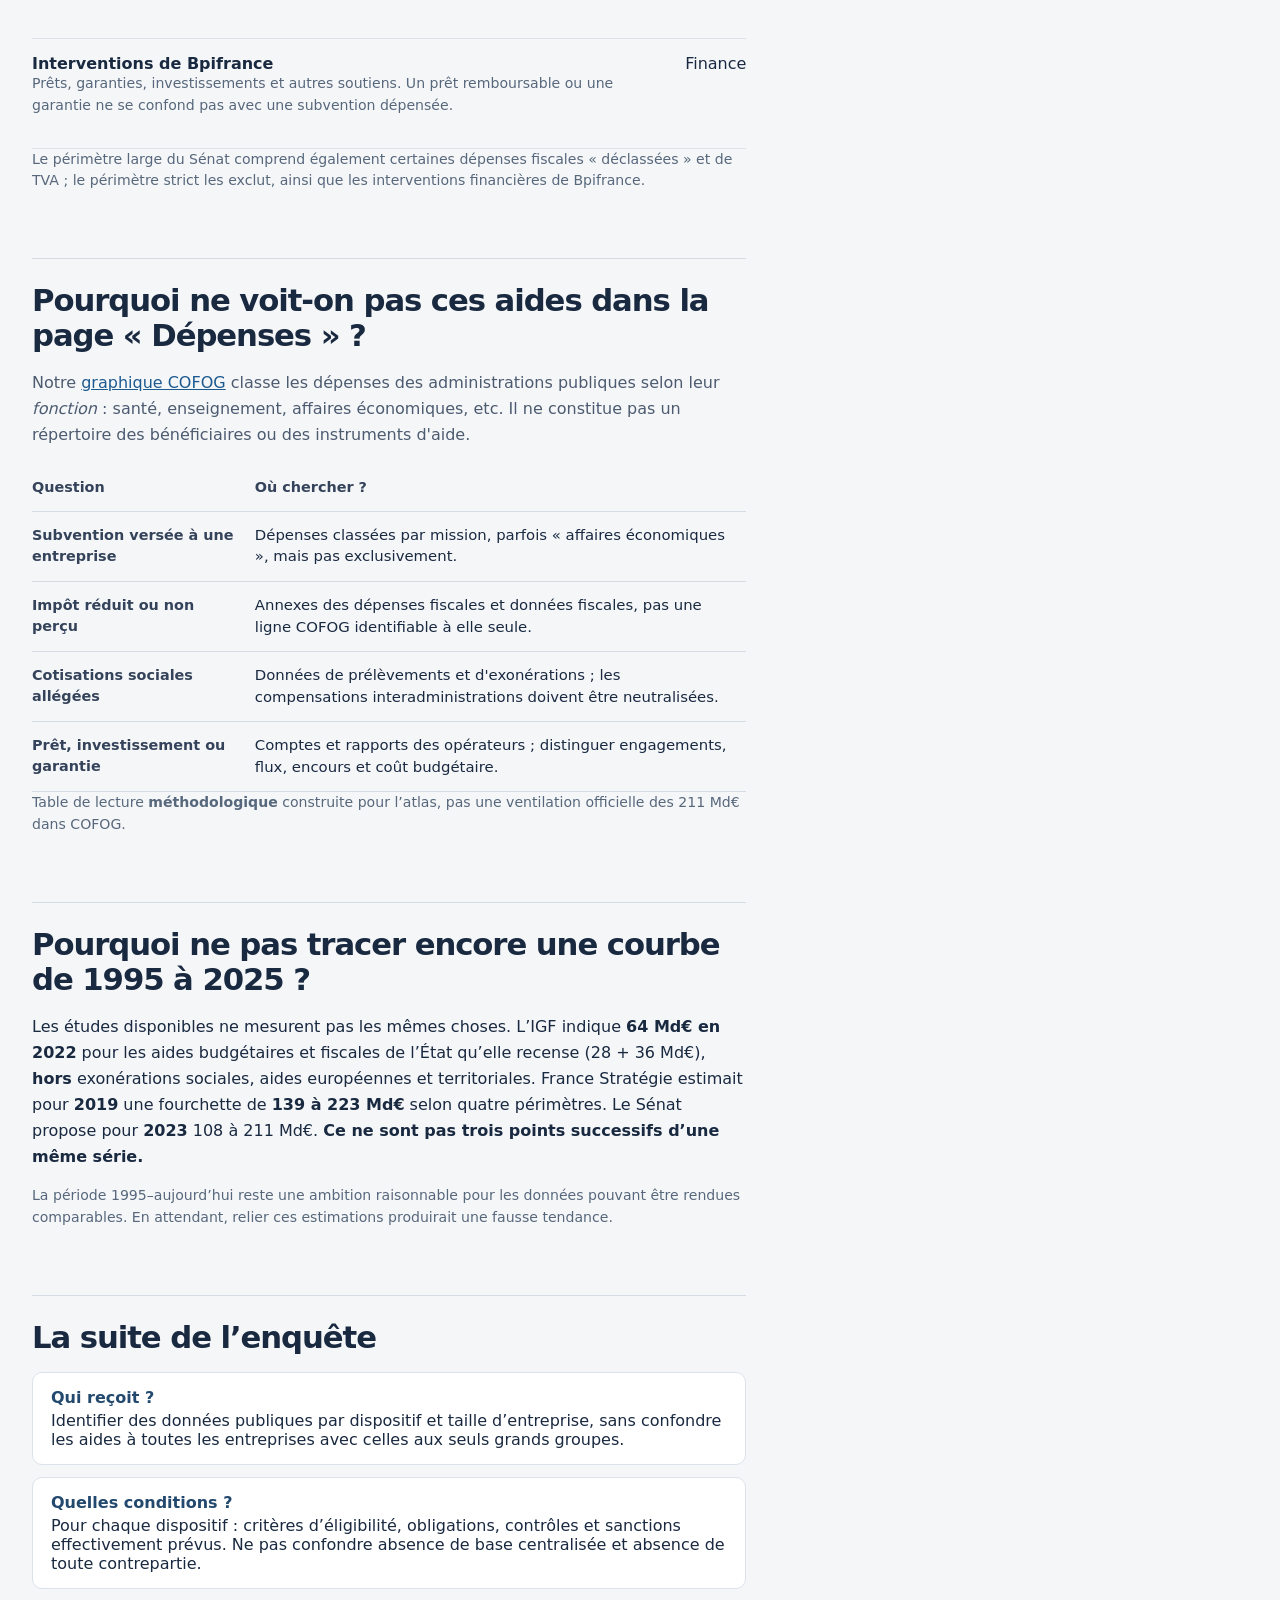
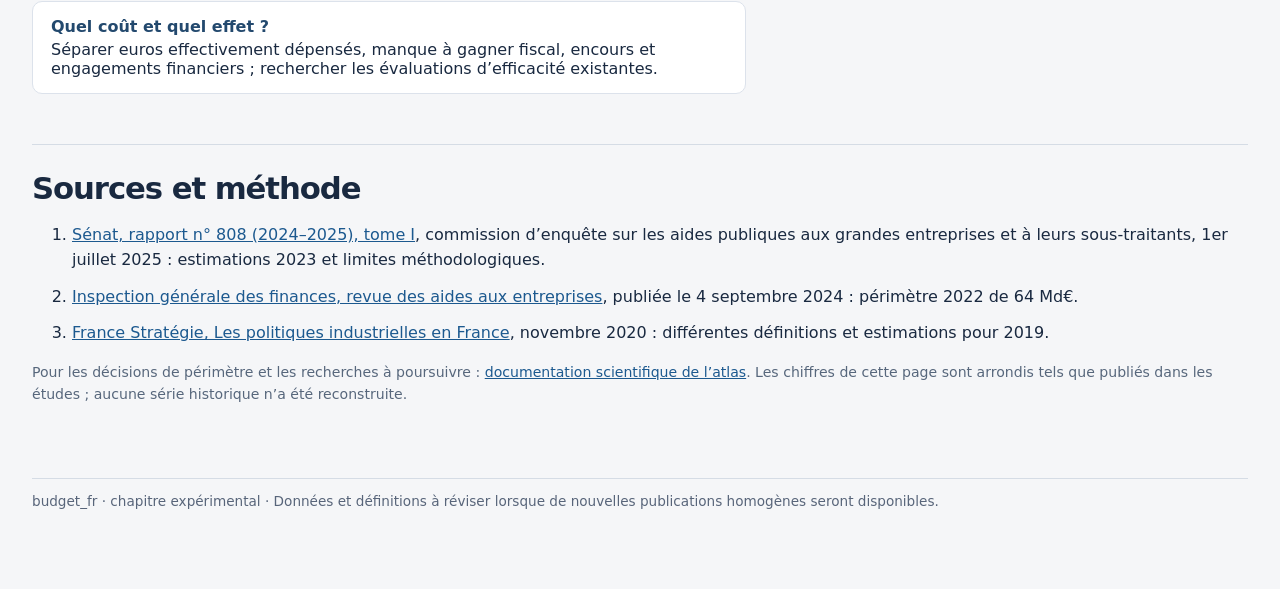
==== commit 200a4b4e: "Merge pull request #31 from Kiwinokoto/dev/apprentissage-autonome-20261017 feat: APPRENTISSAGE, chap" ====
--- a/aides-entreprises.html
+++ b/aides-entreprises.html
@@ -53,7 +53,7 @@
 <link rel="stylesheet" href="/atlas-nav.css">
 </head>
 <body>
-<nav class="atlas-nav" aria-label="Sections de l’atlas"><a class="atlas-nav__brand" href="/">budget_fr</a><div class="atlas-nav__links"><a href="/">Accueil</a><a href="/fonctions.html">Dépenses</a><a href="/recettes.html">Recettes</a><a href="/solde-primaire.html">Solde primaire</a><a href="/interets.html">Intérêts</a><a href="/dette.html">Dette</a><a href="/tva-justice.html">TVA : simulation</a><a href="/tva-incidence.html">TVA : incidence</a><a href="/aides-entreprises.html" aria-current="page">Aides aux entreprises</a></div></nav>
+<nav class="atlas-nav" aria-label="Sections de l’atlas"><a class="atlas-nav__brand" href="/">budget_fr</a><div class="atlas-nav__links"><a href="/">Accueil</a><a href="/fonctions.html">Dépenses</a><a href="/recettes.html">Recettes</a><a href="/solde-primaire.html">Solde primaire</a><a href="/interets.html">Intérêts</a><a href="/dette.html">Dette</a><a href="/tva-justice.html">TVA : simulation</a><a href="/tva-incidence.html">TVA : incidence</a><a href="/aides-entreprises.html" aria-current="page">Aides aux entreprises</a><a href="/apprentissage.html">Apprentissage</a></div></nav>
 <main>
 <div class="eyebrow">Enquête · Première lecture des sources · France, 2023</div>
 <h1>Les « 200 milliards d’aides aux entreprises » : où sont-ils ?</h1>
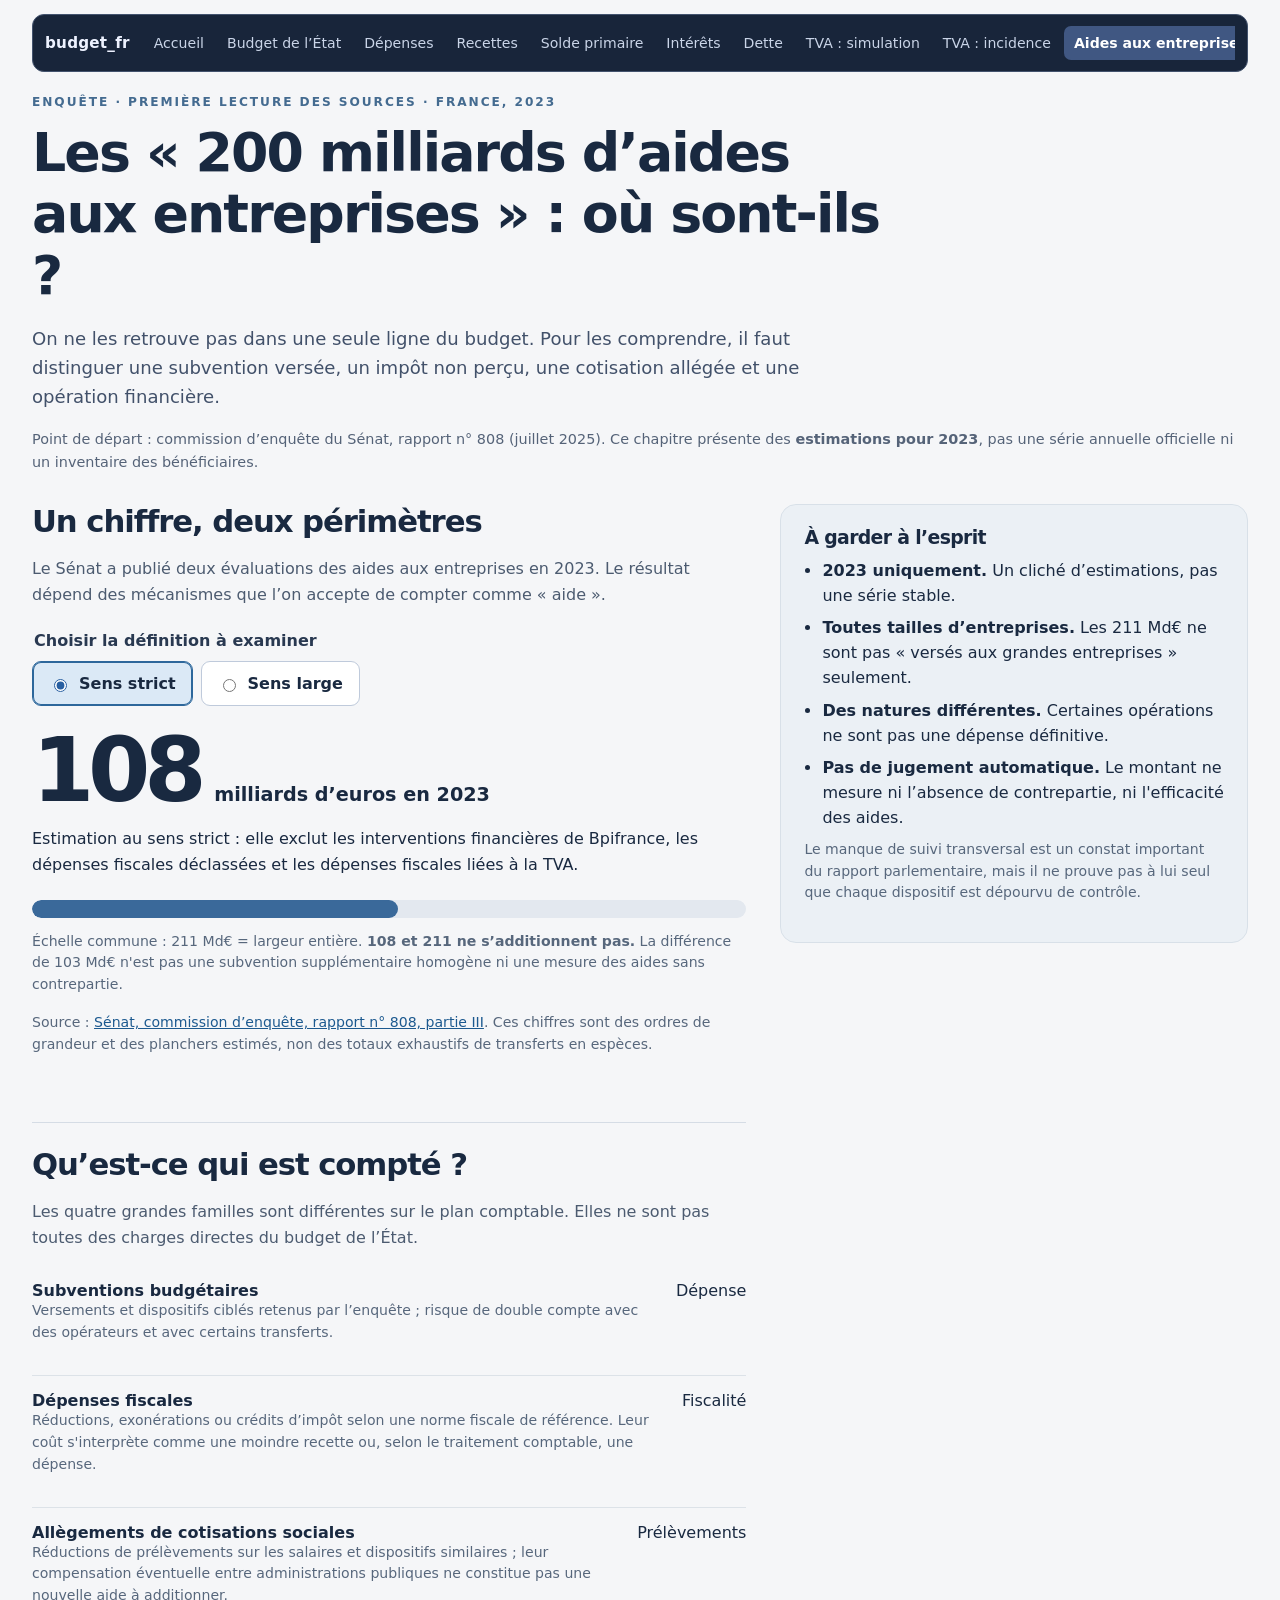
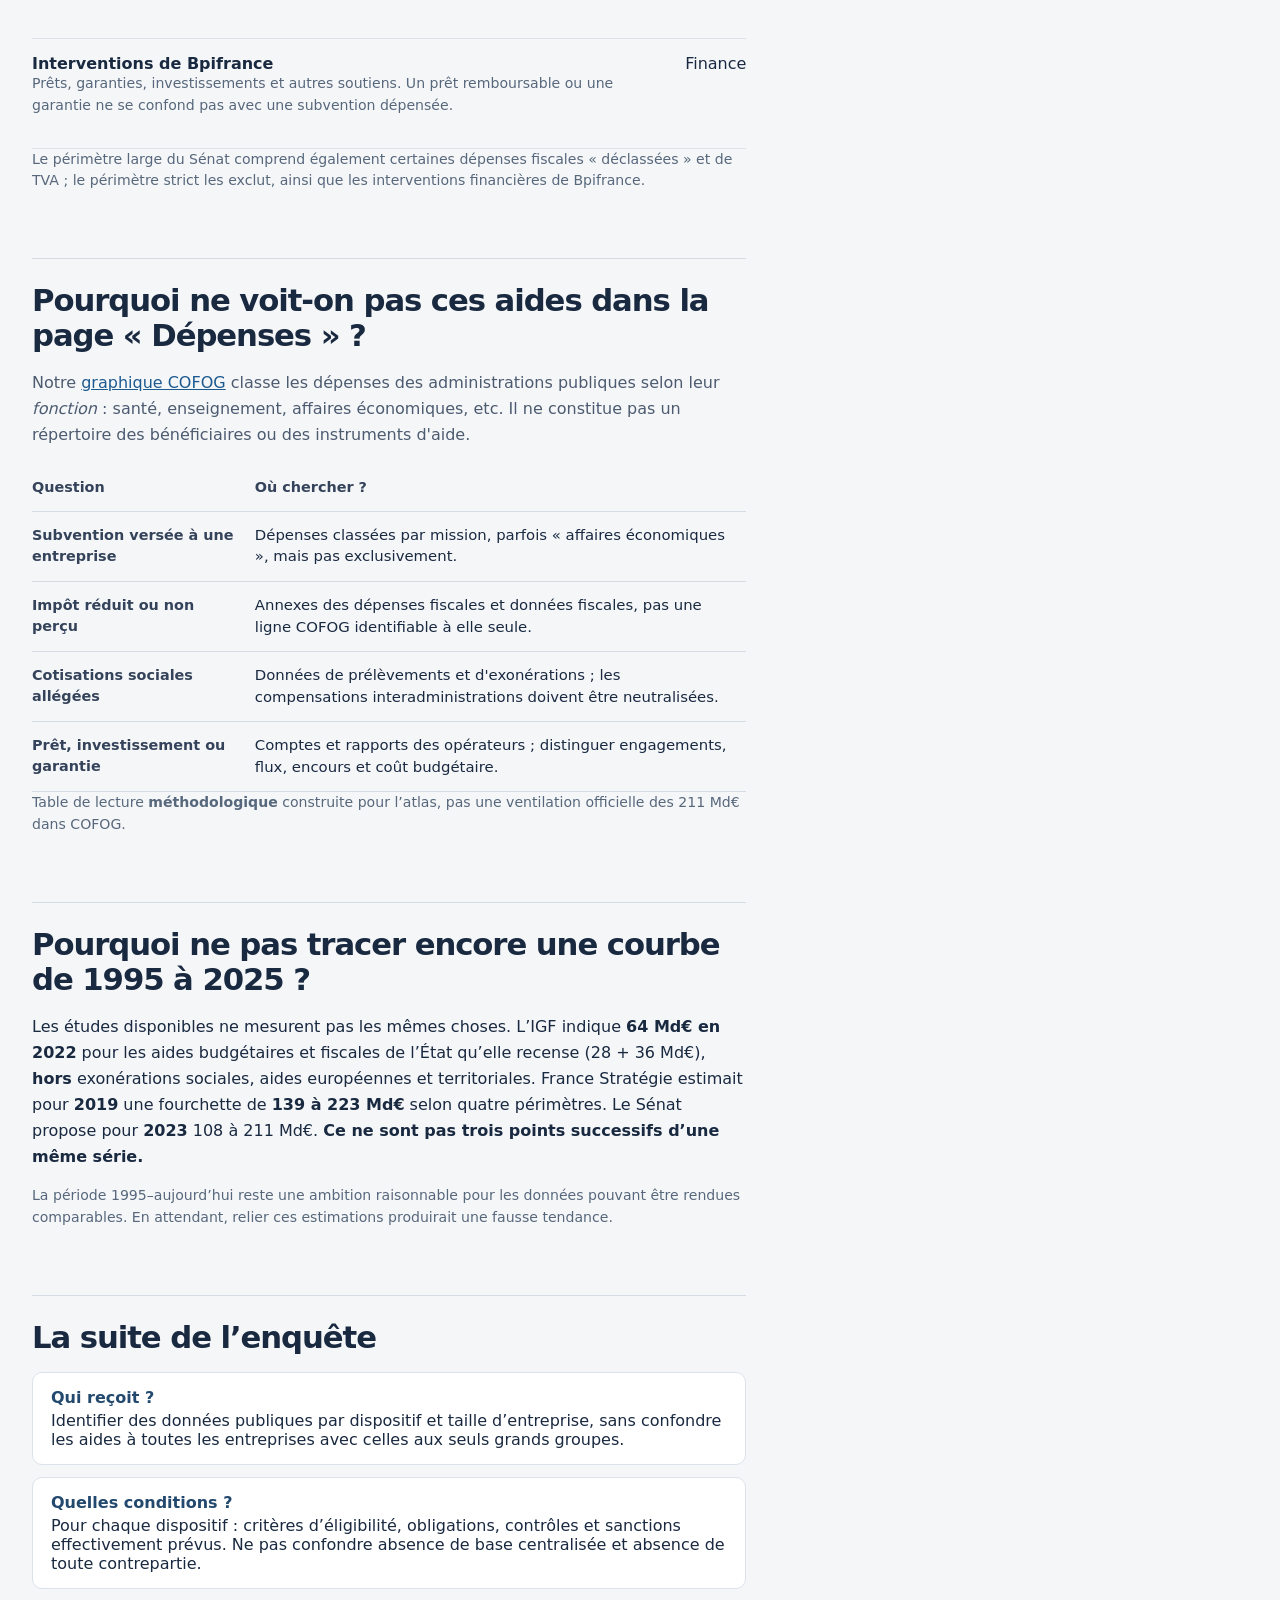
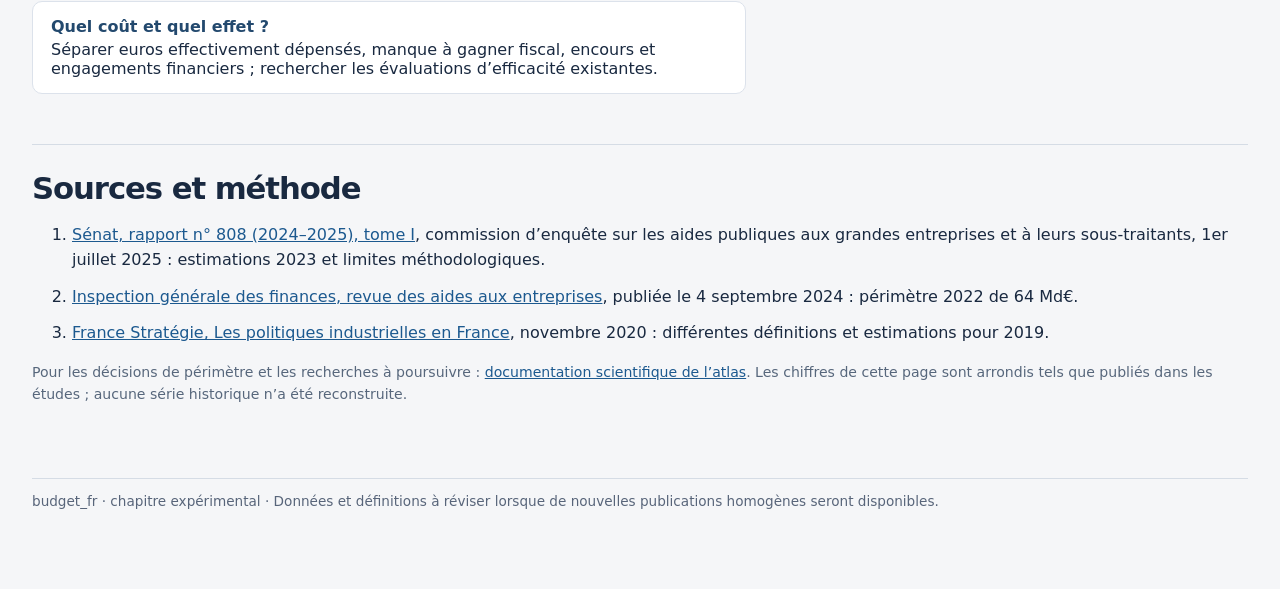
==== commit 62dc7fe4: "feat(nav): accéder à l’exécution du budget de l’État" ====
--- a/aides-entreprises.html
+++ b/aides-entreprises.html
@@ -53,7 +53,7 @@
 <link rel="stylesheet" href="/atlas-nav.css">
 </head>
 <body>
-<nav class="atlas-nav" aria-label="Sections de l’atlas"><a class="atlas-nav__brand" href="/">budget_fr</a><div class="atlas-nav__links"><a href="/">Accueil</a><a href="/fonctions.html">Dépenses</a><a href="/recettes.html">Recettes</a><a href="/solde-primaire.html">Solde primaire</a><a href="/interets.html">Intérêts</a><a href="/dette.html">Dette</a><a href="/tva-justice.html">TVA : simulation</a><a href="/tva-incidence.html">TVA : incidence</a><a href="/aides-entreprises.html" aria-current="page">Aides aux entreprises</a><a href="/apprentissage.html">Apprentissage</a></div></nav>
+<nav class="atlas-nav" aria-label="Sections de l’atlas"><a class="atlas-nav__brand" href="/">budget_fr</a><div class="atlas-nav__links"><a href="/">Accueil</a><a href="/etat.html">Budget de l’État</a><a href="/fonctions.html">Dépenses</a><a href="/recettes.html">Recettes</a><a href="/solde-primaire.html">Solde primaire</a><a href="/interets.html">Intérêts</a><a href="/dette.html">Dette</a><a href="/tva-justice.html">TVA : simulation</a><a href="/tva-incidence.html">TVA : incidence</a><a href="/aides-entreprises.html" aria-current="page">Aides aux entreprises</a><a href="/apprentissage.html">Apprentissage</a></div></nav>
 <main>
 <div class="eyebrow">Enquête · Première lecture des sources · France, 2023</div>
 <h1>Les « 200 milliards d’aides aux entreprises » : où sont-ils ?</h1>
